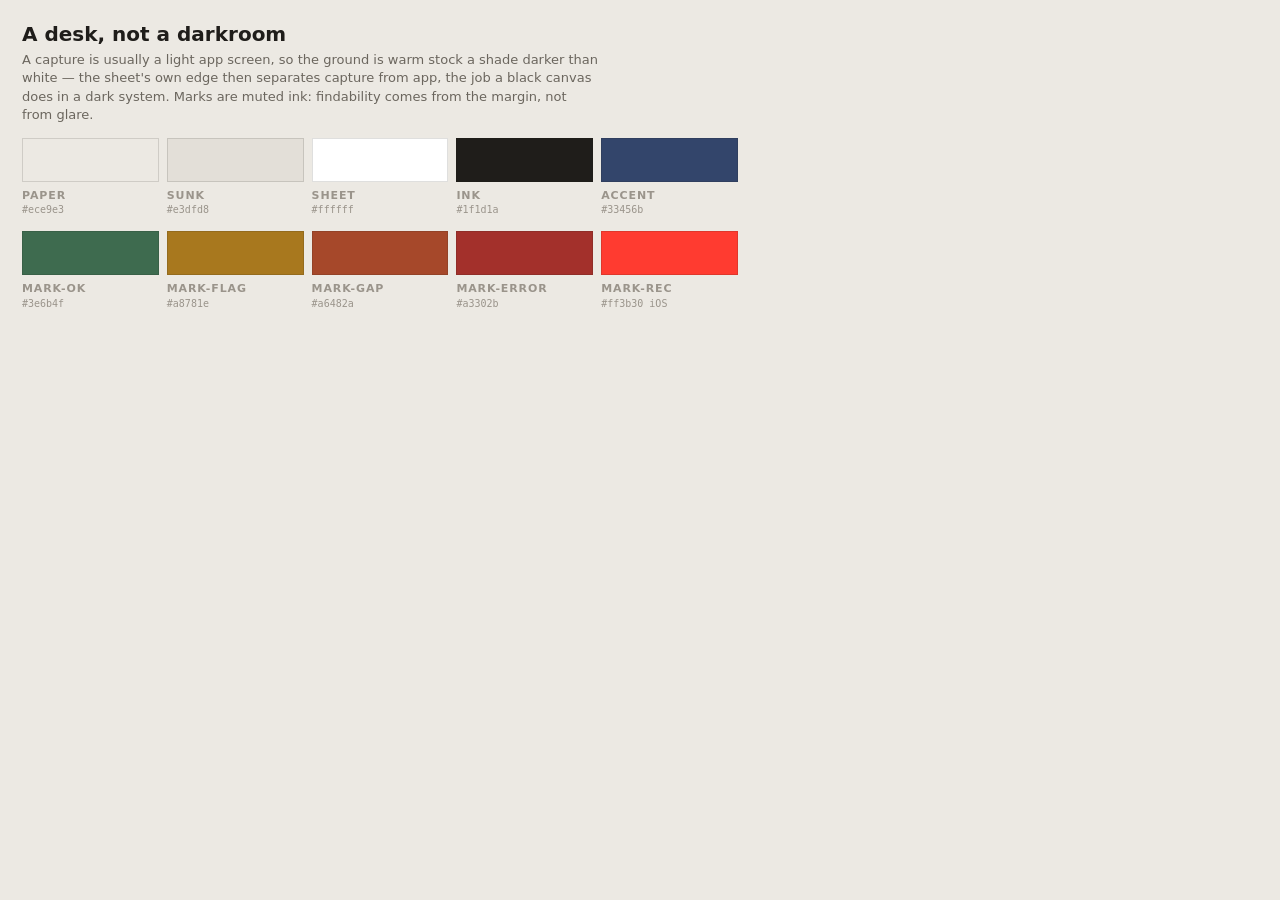
==== design-system/guidelines/palette.card.html @ e5938184 "design: add Seamly.app design system source and SwiftUI port The design system published at claude.a" ====
<!-- @dsCard group="Foundations" viewport="760x300" name="Palette" subtitle="Warm stock, cool ink, one accent, four muted marks. Chosen for the concept — not sampled from an icon." -->
<!DOCTYPE html><html><head><meta charset="utf-8"><link rel="stylesheet" href="../styles.css"><style>html,body{margin:0}body{width:760px;height:300px;overflow:hidden;padding:22px;background:var(--paper);color:var(--ink)}.lbl{font:var(--type-caps);text-transform:uppercase;letter-spacing:var(--tracking-caps);color:var(--ink-faint)}</style></head><body>
<div style="display:flex;flex-direction:column;gap:14px;height:100%">
  <div><div style="font:var(--type-title3)">A desk, not a darkroom</div>
    <div style="font:var(--type-footnote);color:var(--ink-muted);max-width:70ch;margin-top:4px">
    A capture is usually a light app screen, so the ground is warm stock a shade darker than
    white — the sheet's own edge then separates capture from app, the job a black canvas does
    in a dark system. Marks are muted ink: findability comes from the margin, not from glare.</div></div>
  <div style="display:flex;gap:8px">
    <div style="flex:1"><div style="height:44px;background:var(--paper);border:1px solid var(--rule)"></div><div class="lbl" style="margin-top:6px">paper</div><div style="font:var(--type-mono);font-size:10px;color:var(--ink-faint)">#ece9e3</div></div><div style="flex:1"><div style="height:44px;background:var(--paper-sunk);border:1px solid var(--rule)"></div><div class="lbl" style="margin-top:6px">sunk</div><div style="font:var(--type-mono);font-size:10px;color:var(--ink-faint)">#e3dfd8</div></div>
    <div style="flex:1"><div style="height:44px;background:var(--sheet);border:1px solid var(--rule)"></div><div class="lbl" style="margin-top:6px">sheet</div><div style="font:var(--type-mono);font-size:10px;color:var(--ink-faint)">#ffffff</div></div><div style="flex:1"><div style="height:44px;background:var(--ink);border:1px solid var(--rule)"></div><div class="lbl" style="margin-top:6px">ink</div><div style="font:var(--type-mono);font-size:10px;color:var(--ink-faint)">#1f1d1a</div></div>
    <div style="flex:1"><div style="height:44px;background:var(--accent);border:1px solid var(--rule)"></div><div class="lbl" style="margin-top:6px">accent</div><div style="font:var(--type-mono);font-size:10px;color:var(--ink-faint)">#33456b</div></div></div>
  <div style="display:flex;gap:8px">
    <div style="flex:1"><div style="height:44px;background:var(--mark-ok);border:1px solid var(--rule)"></div><div class="lbl" style="margin-top:6px">mark-ok</div><div style="font:var(--type-mono);font-size:10px;color:var(--ink-faint)">#3e6b4f</div></div><div style="flex:1"><div style="height:44px;background:var(--mark-flag);border:1px solid var(--rule)"></div><div class="lbl" style="margin-top:6px">mark-flag</div><div style="font:var(--type-mono);font-size:10px;color:var(--ink-faint)">#a8781e</div></div>
    <div style="flex:1"><div style="height:44px;background:var(--mark-gap);border:1px solid var(--rule)"></div><div class="lbl" style="margin-top:6px">mark-gap</div><div style="font:var(--type-mono);font-size:10px;color:var(--ink-faint)">#a6482a</div></div><div style="flex:1"><div style="height:44px;background:var(--mark-error);border:1px solid var(--rule)"></div><div class="lbl" style="margin-top:6px">mark-error</div><div style="font:var(--type-mono);font-size:10px;color:var(--ink-faint)">#a3302b</div></div>
    <div style="flex:1"><div style="height:44px;background:var(--mark-rec);border:1px solid var(--rule)"></div><div class="lbl" style="margin-top:6px">mark-rec</div><div style="font:var(--type-mono);font-size:10px;color:var(--ink-faint)">#ff3b30 iOS</div></div></div>
</div></body></html>
---- design-system/styles.css ----
@import "./tokens/colors.css";
@import "./tokens/typography.css";
@import "./tokens/layout.css";
@import "./tokens/motion.css";
@import "./tokens/base.css";
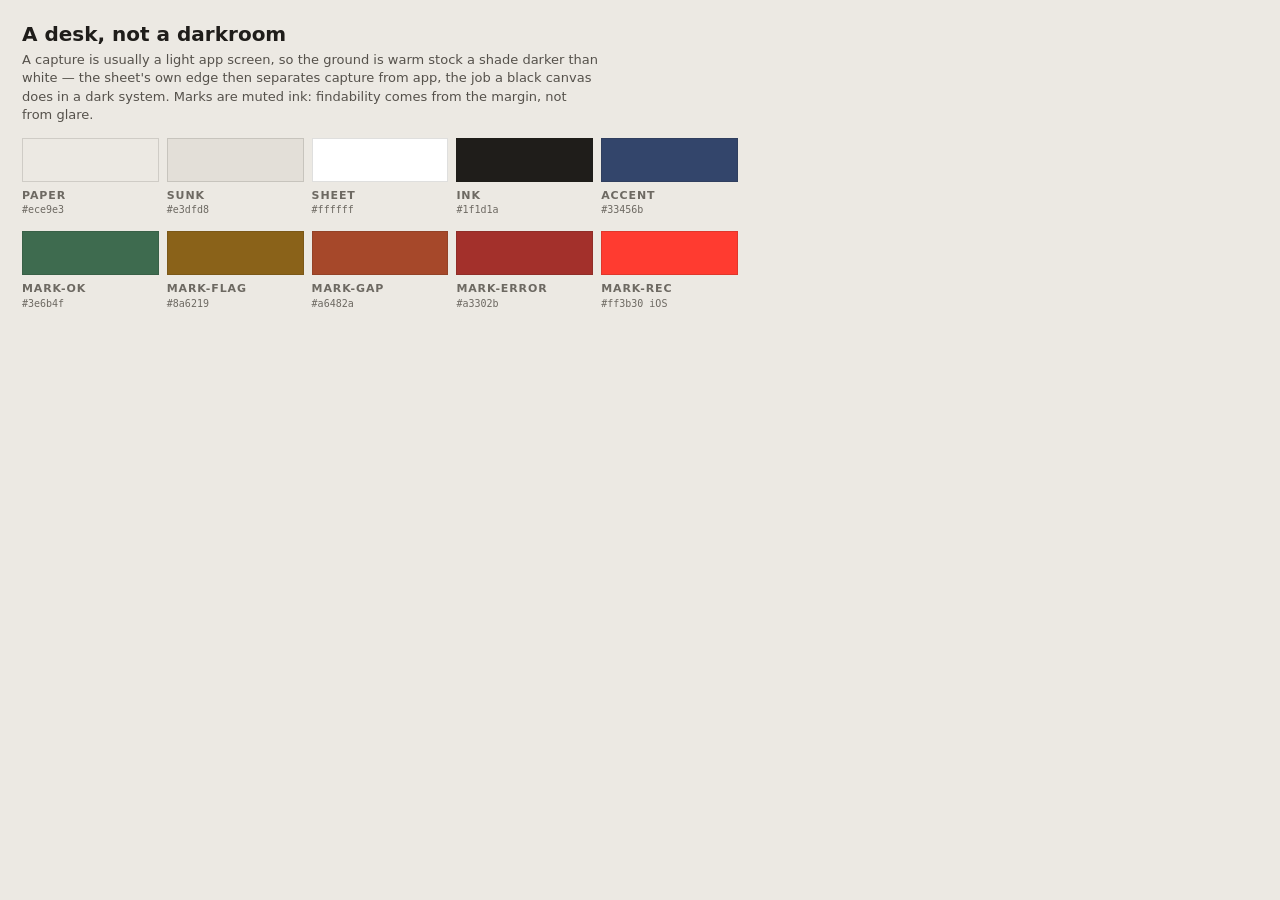
==== commit 36e5dbf0: "design: fix contrast failures, validate against a real stitched capture Contrast, measured rather th" ====
--- a/design-system/guidelines/palette.card.html
+++ b/design-system/guidelines/palette.card.html
@@ -11,7 +11,7 @@
     <div style="flex:1"><div style="height:44px;background:var(--sheet);border:1px solid var(--rule)"></div><div class="lbl" style="margin-top:6px">sheet</div><div style="font:var(--type-mono);font-size:10px;color:var(--ink-faint)">#ffffff</div></div><div style="flex:1"><div style="height:44px;background:var(--ink);border:1px solid var(--rule)"></div><div class="lbl" style="margin-top:6px">ink</div><div style="font:var(--type-mono);font-size:10px;color:var(--ink-faint)">#1f1d1a</div></div>
     <div style="flex:1"><div style="height:44px;background:var(--accent);border:1px solid var(--rule)"></div><div class="lbl" style="margin-top:6px">accent</div><div style="font:var(--type-mono);font-size:10px;color:var(--ink-faint)">#33456b</div></div></div>
   <div style="display:flex;gap:8px">
-    <div style="flex:1"><div style="height:44px;background:var(--mark-ok);border:1px solid var(--rule)"></div><div class="lbl" style="margin-top:6px">mark-ok</div><div style="font:var(--type-mono);font-size:10px;color:var(--ink-faint)">#3e6b4f</div></div><div style="flex:1"><div style="height:44px;background:var(--mark-flag);border:1px solid var(--rule)"></div><div class="lbl" style="margin-top:6px">mark-flag</div><div style="font:var(--type-mono);font-size:10px;color:var(--ink-faint)">#a8781e</div></div>
+    <div style="flex:1"><div style="height:44px;background:var(--mark-ok);border:1px solid var(--rule)"></div><div class="lbl" style="margin-top:6px">mark-ok</div><div style="font:var(--type-mono);font-size:10px;color:var(--ink-faint)">#3e6b4f</div></div><div style="flex:1"><div style="height:44px;background:var(--mark-flag);border:1px solid var(--rule)"></div><div class="lbl" style="margin-top:6px">mark-flag</div><div style="font:var(--type-mono);font-size:10px;color:var(--ink-faint)">#8a6219</div></div>
     <div style="flex:1"><div style="height:44px;background:var(--mark-gap);border:1px solid var(--rule)"></div><div class="lbl" style="margin-top:6px">mark-gap</div><div style="font:var(--type-mono);font-size:10px;color:var(--ink-faint)">#a6482a</div></div><div style="flex:1"><div style="height:44px;background:var(--mark-error);border:1px solid var(--rule)"></div><div class="lbl" style="margin-top:6px">mark-error</div><div style="font:var(--type-mono);font-size:10px;color:var(--ink-faint)">#a3302b</div></div>
     <div style="flex:1"><div style="height:44px;background:var(--mark-rec);border:1px solid var(--rule)"></div><div class="lbl" style="margin-top:6px">mark-rec</div><div style="font:var(--type-mono);font-size:10px;color:var(--ink-faint)">#ff3b30 iOS</div></div></div>
 </div></body></html>
